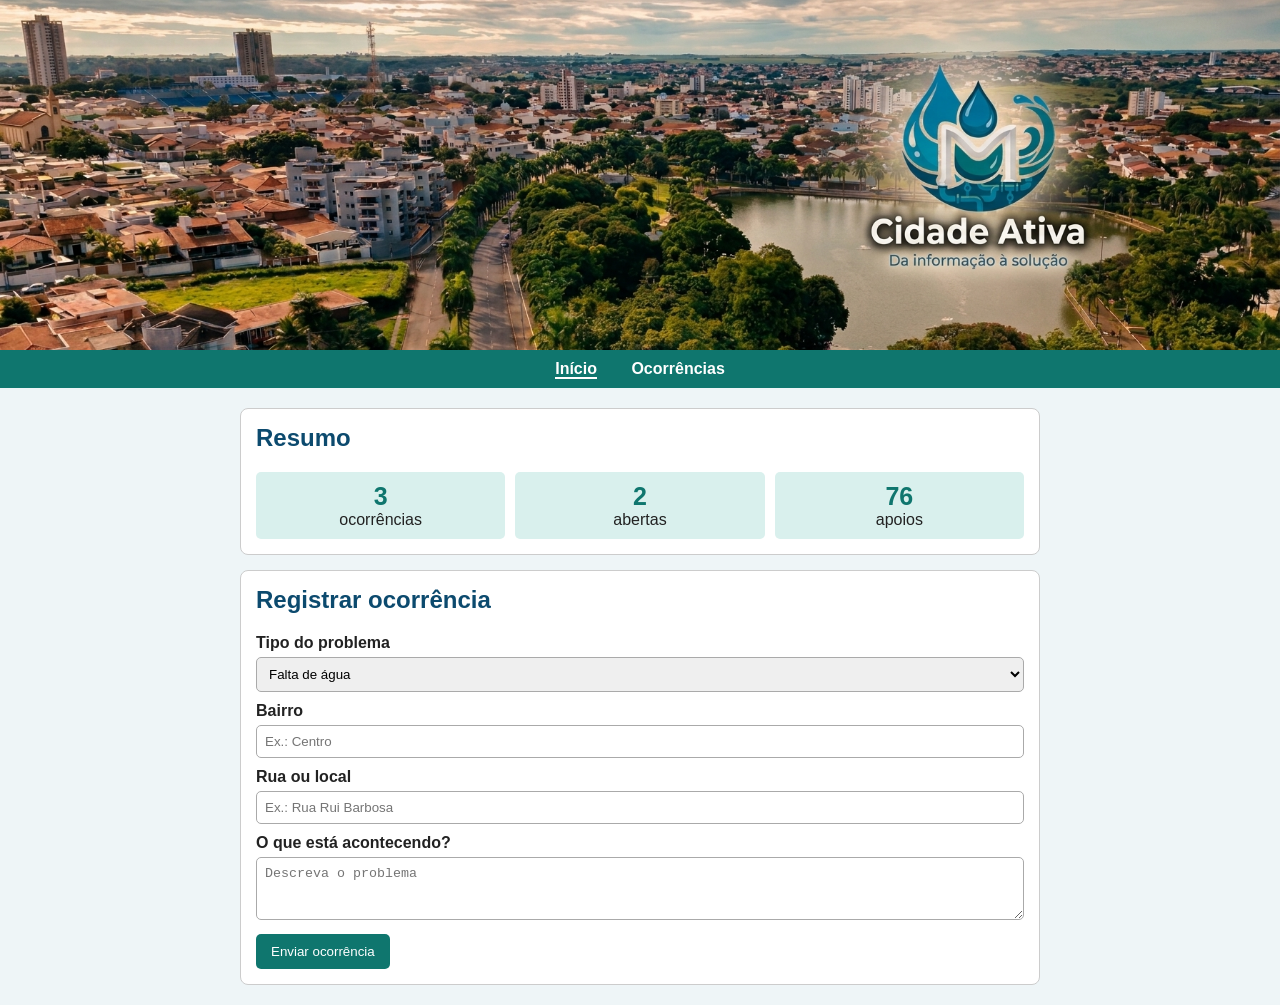
==== index.html @ 4ee4dd88 "Projeto Cidade Ativa: páginas, estilo, script e banco de dados" ====
<!DOCTYPE html>
<html lang="pt-BR">
<head>
  <meta charset="UTF-8">
  <meta name="viewport" content="width=device-width, initial-scale=1.0">
  <title>Cidade Ativa - Início</title>
  <link rel="stylesheet" href="style.css">
</head>
<body>

  <header>
    <img src="cidade-ativa.png" alt="Cidade Ativa">
  </header>

  <nav>
    <a href="index.html" class="ativo">Início</a>
    <a href="ocorrencias.html">Ocorrências</a>
  </nav>

  <main>

    <!-- Resumo -->
    <section class="caixa">
      <h2>Resumo</h2>
      <div class="resumo">
        <div class="numero">
          <strong id="total">0</strong>
          ocorrências
        </div>
        <div class="numero">
          <strong id="abertas">0</strong>
          abertas
        </div>
        <div class="numero">
          <strong id="apoios">0</strong>
          apoios
        </div>
      </div>
    </section>

    <!-- Formulário -->
    <section class="caixa">
      <h2>Registrar ocorrência</h2>
      <form id="formulario">
        <label for="tipo">Tipo do problema</label>
        <select id="tipo">
          <option value="1">Falta de água</option>
          <option value="2">Falta de saneamento</option>
          <option value="3">Esgoto exposto</option>
          <option value="4">Saneamento básico</option>
        </select>

        <label for="bairro">Bairro</label>
        <input type="text" id="bairro" placeholder="Ex.: Centro">

        <label for="rua">Rua ou local</label>
        <input type="text" id="rua" placeholder="Ex.: Rua Rui Barbosa">

        <label for="descricao">O que está acontecendo?</label>
        <textarea id="descricao" rows="3" placeholder="Descreva o problema"></textarea>

        <button type="submit">Enviar ocorrência</button>
      </form>
    </section>

  </main>

  
  

  <script src="script.js"></script>
</body>
</html>
---- style.css ----
/* Estilo do projeto Cidade Ativa */

body {
  font-family: Arial, sans-serif;
  margin: 0;
  background-color: #eef5f7;
  color: #222;
}

/* Cabeçalho */
header {
  background-color: #0c4a6e;
}

header img {
  width: 100%;      /* ocupa toda a largura da tela */
  height: auto;
  max-height: 350px;   /* limite de altura para não ficar grande demais */
  object-fit: cover;   /* corta as sobras sem esticar a imagem */
  display: block;      /* tira o espacinho embaixo da imagem */
}

/* Menu */
nav {
  background-color: #0f766e;
  text-align: center;
  padding: 10px;
}

nav a {
  color: white;
  text-decoration: none;
  margin: 0 15px;
  font-weight: bold;
}

nav a:hover {
  text-decoration: underline;
}

nav a.ativo {
  border-bottom: 2px solid white;
}

/* Conteúdo */
main {
  width: 90%;
  max-width: 800px;
  margin: 20px auto;
}

.caixa {
  background-color: white;
  border: 1px solid #ccc;
  border-radius: 8px;
  padding: 15px;
  margin-bottom: 15px;
}

h2 {
  color: #0c4a6e;
  margin-top: 0;
}

/* Formulário */
label {
  display: block;
  margin-top: 10px;
  font-weight: bold;
}

input, select, textarea {
  width: 100%;
  padding: 8px;
  margin-top: 5px;
  border: 1px solid #aaa;
  border-radius: 5px;
  box-sizing: border-box;
}

button {
  background-color: #0f766e;
  color: white;
  border: none;
  padding: 10px 15px;
  border-radius: 5px;
  margin-top: 10px;
  cursor: pointer;
}

button:hover {
  background-color: #0b5550;
}

/* Resumo */
.resumo {
  display: flex;
  gap: 10px;
}

.numero {
  flex: 1;
  background-color: #d9f0ed;
  text-align: center;
  padding: 10px;
  border-radius: 5px;
}

.numero strong {
  display: block;
  font-size: 25px;
  color: #0f766e;
}

/* Cada ocorrência da lista */
.ocorrencia {
  border-left: 5px solid #0c4a6e;
}

.tipo-1 { border-left-color: blue; }
.tipo-2 { border-left-color: orange; }
.tipo-3 { border-left-color: brown; }
.tipo-4 { border-left-color: green; }

.etiqueta {
  background-color: #ddd;
  padding: 3px 8px;
  border-radius: 10px;
  font-size: 12px;
}

.local {
  color: gray;
  font-size: 14px;
}

.botao-apoiar {
  background-color: #0c4a6e;
  font-size: 13px;
}

.botao-apagar {
  background-color: #b91c1c;
  font-size: 13px;
}

footer {
  text-align: center;
  color: gray;
  font-size: 13px;
  padding: 15px;
}

/* Celular */
@media (max-width: 500px) {
  .resumo {
    flex-direction: column;
  }
}
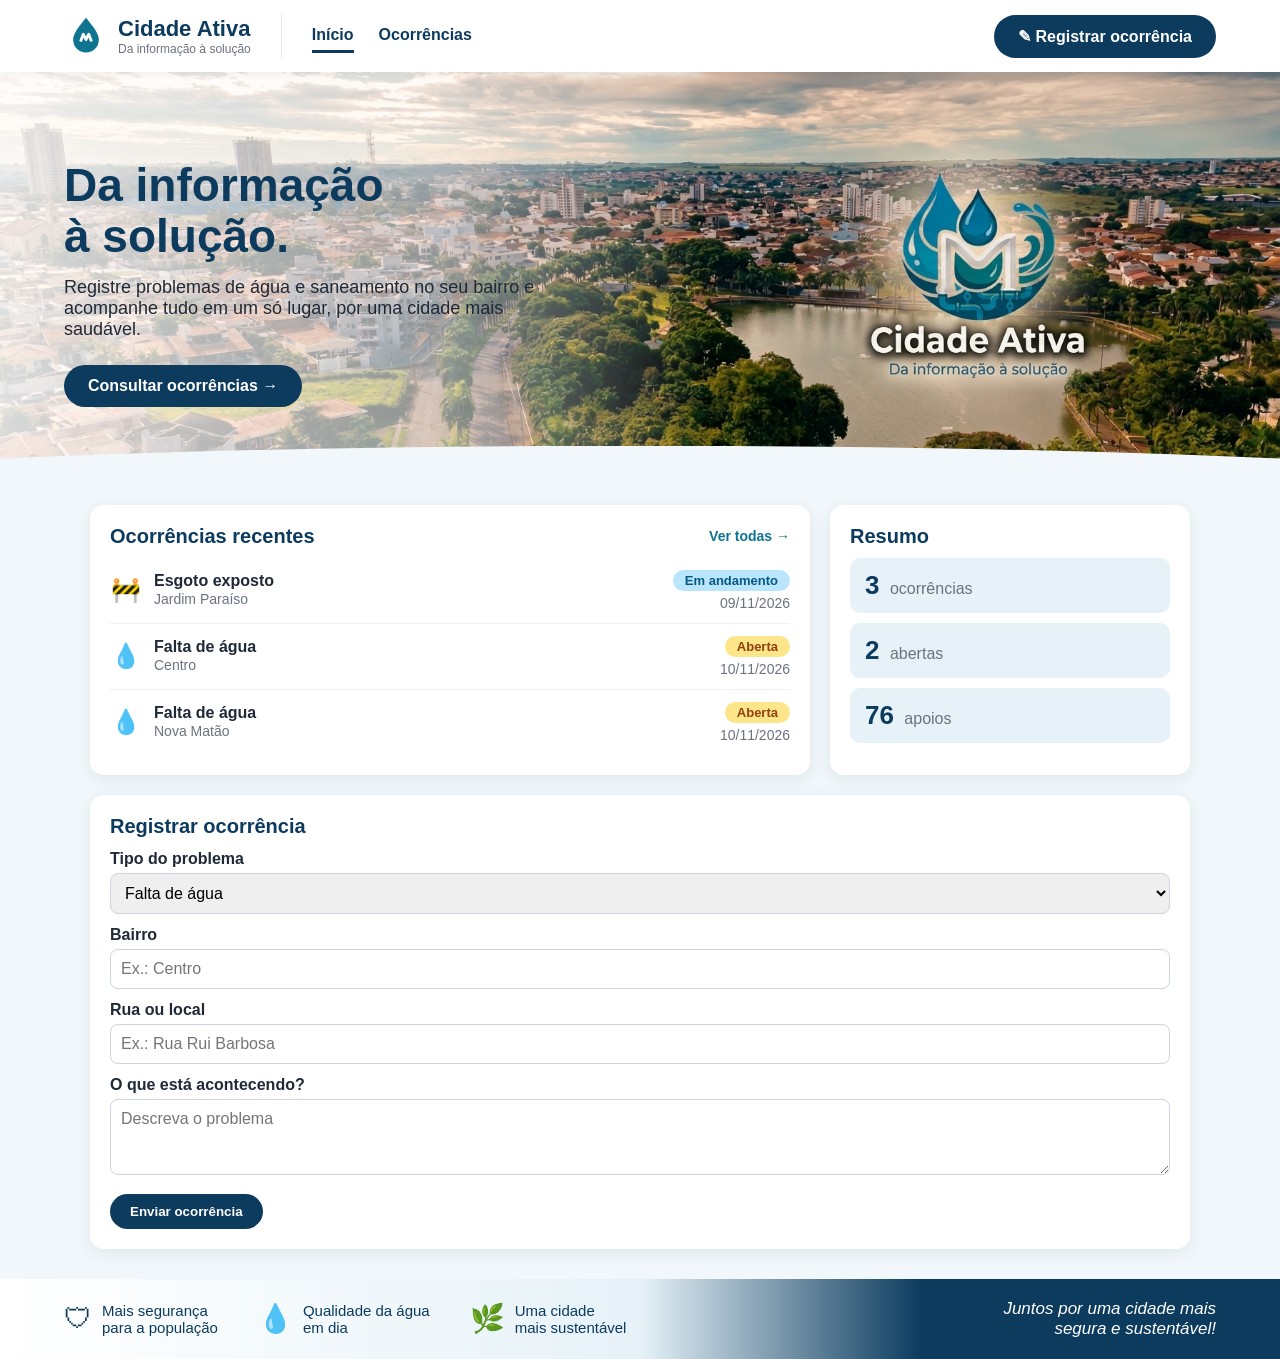
==== commit c8972948: "Atualiza layout e adiciona mapa de ocorrências" ====
--- a/index.html
+++ b/index.html
@@ -8,38 +8,72 @@
 </head>
 <body>
 
-  <header>
-    <img src="cidade-ativa.png" alt="Cidade Ativa">
+  <!-- Barra superior -->
+  <header class="topo">
+    <a href="index.html" class="marca">
+      <svg class="marca-icone" viewBox="0 0 24 24" aria-hidden="true">
+        <path d="M12 2C8 7 5 10.5 5 14a7 7 0 0 0 14 0c0-3.5-3-7-7-12z" fill="#0e7490"/>
+        <path d="M9 15l1.5-4 1.5 3 1.5-3 1.5 4" stroke="#fff" stroke-width="1.5" fill="none" stroke-linejoin="round"/>
+      </svg>
+      <span>
+        <strong>Cidade Ativa</strong>
+        <small>Da informação à solução</small>
+      </span>
+    </a>
+
+    <nav>
+      <a href="index.html" class="ativo">Início</a>
+      <a href="ocorrencias.html">Ocorrências</a>
+    </nav>
+
+    <a href="#registrar" class="botao-destaque">&#9998; Registrar ocorrência</a>
   </header>
 
-  <nav>
-    <a href="index.html" class="ativo">Início</a>
-    <a href="ocorrencias.html">Ocorrências</a>
-  </nav>
+  <!-- Banner -->
+  <section class="hero">
+    <div class="hero-texto">
+      <h1>Da informação<br>à solução.</h1>
+      <p>Registre problemas de água e saneamento no seu bairro e acompanhe tudo em um só lugar, por uma cidade mais saudável.</p>
+      <a href="ocorrencias.html" class="botao-destaque">Consultar ocorrências &rarr;</a>
+    </div>
+  </section>
 
   <main>
 
-    <!-- Resumo -->
-    <section class="caixa">
-      <h2>Resumo</h2>
-      <div class="resumo">
-        <div class="numero">
-          <strong id="total">0</strong>
-          ocorrências
+    <div class="grade">
+      <!-- Ocorrências recentes -->
+      <section class="caixa">
+        <div class="caixa-titulo">
+          <h2>Ocorrências recentes</h2>
+          <a href="ocorrencias.html">Ver todas &rarr;</a>
         </div>
-        <div class="numero">
-          <strong id="abertas">0</strong>
-          abertas
+        <ul id="recentes" class="recentes"></ul>
+      </section>
+
+      <!-- Resumo -->
+      <section class="caixa">
+        <div class="caixa-titulo">
+          <h2>Resumo</h2>
         </div>
-        <div class="numero">
-          <strong id="apoios">0</strong>
-          apoios
+        <div class="resumo">
+          <div class="numero">
+            <strong id="total">0</strong>
+            ocorrências
+          </div>
+          <div class="numero">
+            <strong id="abertas">0</strong>
+            abertas
+          </div>
+          <div class="numero">
+            <strong id="apoios">0</strong>
+            apoios
+          </div>
         </div>
-      </div>
-    </section>
+      </section>
+    </div>
 
     <!-- Formulário -->
-    <section class="caixa">
+    <section class="caixa" id="registrar">
       <h2>Registrar ocorrência</h2>
       <form id="formulario">
         <label for="tipo">Tipo do problema</label>
@@ -65,8 +99,15 @@
 
   </main>
 
-  
-  
+  <!-- Faixa do rodapé -->
+  <footer class="faixa">
+    <div class="selos">
+      <div class="selo"><span class="selo-icone">&#128737;</span> Mais segurança<br>para a população</div>
+      <div class="selo"><span class="selo-icone">&#128167;</span> Qualidade da água<br>em dia</div>
+      <div class="selo"><span class="selo-icone">&#127807;</span> Uma cidade<br>mais sustentável</div>
+    </div>
+    <p class="lema">Juntos por uma cidade mais segura e sustentável!</p>
+  </footer>
 
   <script src="script.js"></script>
 </body>
--- a/style.css
+++ b/style.css
@@ -1,141 +1,331 @@
 /* Estilo do projeto Cidade Ativa */
 
+:root {
+  --azul-escuro: #0c3b5e;
+  --azul: #0e7490;
+  --azul-claro: #e6f2f8;
+  --texto: #1f2937;
+  --cinza: #6b7280;
+}
+
+* {
+  box-sizing: border-box;
+}
+
+html {
+  scroll-behavior: smooth;
+}
+
 body {
-  font-family: Arial, sans-serif;
+  font-family: "Segoe UI", Arial, sans-serif;
   margin: 0;
-  background-color: #eef5f7;
-  color: #222;
-}
-
-/* Cabeçalho */
-header {
-  background-color: #0c4a6e;
-}
-
-header img {
-  width: 100%;      /* ocupa toda a largura da tela */
-  height: auto;
-  max-height: 350px;   /* limite de altura para não ficar grande demais */
-  object-fit: cover;   /* corta as sobras sem esticar a imagem */
-  display: block;      /* tira o espacinho embaixo da imagem */
-}
-
-/* Menu */
+  background-color: #f1f7fa;
+  color: var(--texto);
+}
+
+/* ===== Barra superior ===== */
+.topo {
+  display: flex;
+  align-items: center;
+  gap: 30px;
+  padding: 14px 5%;
+  background-color: white;
+  box-shadow: 0 2px 8px rgba(0, 0, 0, 0.06);
+  position: sticky;
+  top: 0;
+  z-index: 1000;   /* fica acima do mapa */
+}
+
+.marca {
+  display: flex;
+  align-items: center;
+  gap: 10px;
+  text-decoration: none;
+  color: var(--azul-escuro);
+  padding-right: 30px;
+  border-right: 1px solid #e5e7eb;
+}
+
+.marca-icone {
+  width: 44px;
+  height: 44px;
+}
+
+.marca strong {
+  display: block;
+  font-size: 22px;
+}
+
+.marca small {
+  display: block;
+  font-size: 12px;
+  color: var(--cinza);
+}
+
 nav {
-  background-color: #0f766e;
-  text-align: center;
-  padding: 10px;
+  display: flex;
+  gap: 25px;
+  flex: 1;
 }
 
 nav a {
+  color: var(--azul-escuro);
+  text-decoration: none;
+  font-weight: 600;
+  padding: 6px 0;
+  border-bottom: 3px solid transparent;
+}
+
+nav a:hover,
+nav a.ativo {
+  border-bottom-color: var(--azul-escuro);
+}
+
+.botao-destaque {
+  display: inline-block;
+  background-color: var(--azul-escuro);
   color: white;
   text-decoration: none;
-  margin: 0 15px;
-  font-weight: bold;
-}
-
-nav a:hover {
-  text-decoration: underline;
-}
-
-nav a.ativo {
-  border-bottom: 2px solid white;
-}
-
-/* Conteúdo */
+  font-weight: 600;
+  padding: 12px 24px;
+  border-radius: 30px;
+  white-space: nowrap;
+}
+
+.botao-destaque:hover {
+  background-color: var(--azul);
+}
+
+/* ===== Banner ===== */
+.hero {
+  position: relative;
+  aspect-ratio: 1792 / 592;   /* mesmo formato da imagem */
+  min-height: 340px;
+  background-image:
+    linear-gradient(90deg, rgba(255, 255, 255, 0.85) 0%, rgba(255, 255, 255, 0.55) 35%, rgba(255, 255, 255, 0) 55%),
+    url("cidade-ativa.png");
+  background-size: cover;
+  background-position: right center;
+  display: flex;
+  align-items: center;
+  padding: 0 5%;
+}
+
+/* onda na parte de baixo do banner */
+.hero::after {
+  content: "";
+  position: absolute;
+  left: 0;
+  right: 0;
+  bottom: -1px;
+  height: 50px;
+  background: #f1f7fa;
+  clip-path: ellipse(75% 100% at 50% 100%);
+}
+
+.hero-texto {
+  max-width: 480px;
+  position: relative;
+  z-index: 1;
+}
+
+.hero h1 {
+  font-size: 46px;
+  line-height: 1.1;
+  color: var(--azul-escuro);
+  margin: 0 0 15px;
+}
+
+.hero p {
+  font-size: 18px;
+  margin: 0 0 25px;
+}
+
+/* ===== Conteúdo ===== */
 main {
   width: 90%;
-  max-width: 800px;
-  margin: 20px auto;
+  max-width: 1100px;
+  margin: 10px auto 30px;
+}
+
+.grade {
+  display: grid;
+  grid-template-columns: 2fr 1fr;
+  gap: 20px;
+  margin-bottom: 20px;
 }
 
 .caixa {
   background-color: white;
-  border: 1px solid #ccc;
-  border-radius: 8px;
-  padding: 15px;
-  margin-bottom: 15px;
+  border-radius: 14px;
+  box-shadow: 0 4px 16px rgba(12, 59, 94, 0.08);
+  padding: 20px;
+  margin-bottom: 20px;
+}
+
+.grade .caixa {
+  margin-bottom: 0;
+}
+
+.caixa-titulo {
+  display: flex;
+  justify-content: space-between;
+  align-items: center;
+  margin-bottom: 10px;
+}
+
+.caixa-titulo a {
+  color: var(--azul);
+  font-size: 14px;
+  text-decoration: none;
+  font-weight: 600;
 }
 
 h2 {
-  color: #0c4a6e;
-  margin-top: 0;
-}
-
-/* Formulário */
+  color: var(--azul-escuro);
+  font-size: 20px;
+  margin: 0;
+}
+
+#registrar h2 {
+  margin-bottom: 5px;
+}
+
+/* ===== Ocorrências recentes ===== */
+.recentes {
+  list-style: none;
+  margin: 0;
+  padding: 0;
+}
+
+.recentes li {
+  display: flex;
+  align-items: center;
+  gap: 12px;
+  padding: 12px 0;
+  border-bottom: 1px solid #eef0f2;
+}
+
+.recentes li:last-child {
+  border-bottom: none;
+}
+
+.recentes .icone {
+  font-size: 24px;
+  width: 32px;
+  text-align: center;
+}
+
+.recentes .info {
+  flex: 1;
+}
+
+.recentes .info strong {
+  display: block;
+}
+
+.recentes .info span,
+.recentes .data {
+  color: var(--cinza);
+  font-size: 14px;
+}
+
+.recentes .lado {
+  text-align: right;
+}
+
+.recentes .data {
+  display: block;
+  margin-top: 4px;
+}
+
+/* Situação (pílulas coloridas) */
+.situacao {
+  display: inline-block;
+  padding: 3px 12px;
+  border-radius: 20px;
+  font-size: 13px;
+  font-weight: 600;
+}
+
+.situacao-aberta { background: #fde68a; color: #92400e; }
+.situacao-andamento { background: #bae6fd; color: #075985; }
+.situacao-resolvida { background: #bbf7d0; color: #166534; }
+
+/* ===== Resumo ===== */
+.resumo {
+  display: flex;
+  flex-direction: column;
+  gap: 10px;
+}
+
+.numero {
+  background-color: var(--azul-claro);
+  padding: 12px 15px;
+  border-radius: 10px;
+  color: var(--cinza);
+}
+
+.numero strong {
+  font-size: 26px;
+  color: var(--azul-escuro);
+  margin-right: 6px;
+}
+
+/* ===== Formulário ===== */
 label {
   display: block;
-  margin-top: 10px;
-  font-weight: bold;
+  margin-top: 12px;
+  font-weight: 600;
 }
 
 input, select, textarea {
   width: 100%;
-  padding: 8px;
+  padding: 10px;
   margin-top: 5px;
-  border: 1px solid #aaa;
-  border-radius: 5px;
-  box-sizing: border-box;
+  border: 1px solid #cbd5e1;
+  border-radius: 8px;
+  font: inherit;
 }
 
 button {
-  background-color: #0f766e;
+  background-color: var(--azul-escuro);
   color: white;
   border: none;
-  padding: 10px 15px;
-  border-radius: 5px;
-  margin-top: 10px;
+  padding: 10px 20px;
+  border-radius: 25px;
+  margin-top: 15px;
   cursor: pointer;
+  font-weight: 600;
 }
 
 button:hover {
-  background-color: #0b5550;
-}
-
-/* Resumo */
-.resumo {
-  display: flex;
-  gap: 10px;
-}
-
-.numero {
-  flex: 1;
-  background-color: #d9f0ed;
-  text-align: center;
-  padding: 10px;
-  border-radius: 5px;
-}
-
-.numero strong {
-  display: block;
-  font-size: 25px;
-  color: #0f766e;
-}
-
-/* Cada ocorrência da lista */
+  background-color: var(--azul);
+}
+
+/* ===== Lista (página Ocorrências) ===== */
 .ocorrencia {
-  border-left: 5px solid #0c4a6e;
-}
-
-.tipo-1 { border-left-color: blue; }
-.tipo-2 { border-left-color: orange; }
-.tipo-3 { border-left-color: brown; }
-.tipo-4 { border-left-color: green; }
+  border-left: 5px solid var(--azul-escuro);
+}
+
+.tipo-1 { border-left-color: #0284c7; }
+.tipo-2 { border-left-color: #f59e0b; }
+.tipo-3 { border-left-color: #92400e; }
+.tipo-4 { border-left-color: #16a34a; }
 
 .etiqueta {
-  background-color: #ddd;
-  padding: 3px 8px;
+  background-color: var(--azul-claro);
+  padding: 3px 10px;
   border-radius: 10px;
   font-size: 12px;
 }
 
 .local {
-  color: gray;
+  color: var(--cinza);
   font-size: 14px;
 }
 
 .botao-apoiar {
-  background-color: #0c4a6e;
   font-size: 13px;
 }
 
@@ -144,16 +334,178 @@
   font-size: 13px;
 }
 
-footer {
-  text-align: center;
-  color: gray;
-  font-size: 13px;
-  padding: 15px;
-}
-
-/* Celular */
-@media (max-width: 500px) {
-  .resumo {
+/* ===== Faixa do rodapé ===== */
+.faixa {
+  background: linear-gradient(90deg, #ffffff 0%, var(--azul-claro) 50%, var(--azul-escuro) 72%);
+  display: flex;
+  align-items: center;
+  justify-content: space-between;
+  gap: 20px;
+  padding: 20px 5%;
+}
+
+.selos {
+  display: flex;
+  gap: 40px;
+  flex-wrap: wrap;
+}
+
+.selo {
+  display: flex;
+  align-items: center;
+  gap: 10px;
+  color: var(--azul-escuro);
+  font-size: 15px;
+}
+
+.selo-icone {
+  font-size: 28px;
+}
+
+.lema {
+  color: white;
+  font-style: italic;
+  font-size: 17px;
+  margin: 0;
+  max-width: 230px;
+  text-align: right;
+}
+
+/* ===== Tablet ===== */
+@media (max-width: 900px) {
+  .topo {
+    flex-wrap: wrap;
+    gap: 12px;
+  }
+
+  .marca {
+    border-right: none;
+    padding-right: 0;
+  }
+
+  nav {
+    order: 3;
+    flex-basis: 100%;
+  }
+
+  .topo .botao-destaque {
+    margin-left: auto;
+  }
+
+  .grade {
+    grid-template-columns: 1fr;
+  }
+
+  .faixa {
     flex-direction: column;
-  }
-}
+    background: var(--azul-escuro);
+  }
+
+  .selo {
+    color: white;
+  }
+
+  .lema {
+    text-align: center;
+    max-width: none;
+  }
+}
+
+/* ===== Celular ===== */
+@media (max-width: 560px) {
+  .topo .botao-destaque {
+    display: none;
+  }
+
+  .hero {
+    aspect-ratio: auto;
+    min-height: 380px;
+    background-image:
+      linear-gradient(180deg, rgba(255, 255, 255, 0.9) 0%, rgba(255, 255, 255, 0.7) 60%, rgba(255, 255, 255, 0.2) 100%),
+      url("cidade-ativa.png");
+    background-position: left center;   /* mostra só a cidade, sem o logo atrás do texto */
+  }
+
+  .hero h1 {
+    font-size: 34px;
+  }
+
+  .hero p {
+    font-size: 16px;
+  }
+
+  .selos {
+    flex-direction: column;
+    gap: 15px;
+  }
+}
+
+/* ===== Mapa (mesmo visual do ReportAgua) ===== */
+#mapa {
+  height: 460px;
+  border: 1px solid #d5dee4;
+  border-radius: 10px;
+}
+
+.leaflet-container {
+  background: #d7e3ea;
+  font-family: inherit;
+  font-size: 12px;
+}
+
+.leaflet-marker-icon.pino-icone {
+  background: transparent !important;
+  border: none !important;
+}
+
+.pino-icone .pino-svg {
+  display: block;
+  filter: drop-shadow(0 1px 1.5px rgba(15, 23, 42, 0.28));
+}
+
+.leaflet-tooltip.dica-mapa {
+  border: 1px solid #e1e7eb;
+  border-radius: 8px;
+  background: #fff;
+  box-shadow: 0 6px 16px rgba(18, 32, 43, 0.08);
+  color: #12202b;
+  font-size: 12px;
+  font-weight: 600;
+  padding: 4px 8px;
+}
+
+.leaflet-tooltip.dica-mapa::before {
+  border-top-color: #fff;
+}
+
+.leaflet-control-zoom {
+  border: none !important;
+  box-shadow: 0 1px 2px rgba(18, 32, 43, 0.08) !important;
+}
+
+.leaflet-control-zoom a {
+  width: 32px !important;
+  height: 32px !important;
+  line-height: 32px !important;
+  color: #0c4a6e !important;
+  border: 1px solid #e1e7eb !important;
+  background: #fff !important;
+}
+
+.leaflet-control-zoom a:first-child { border-radius: 8px 8px 0 0 !important; }
+.leaflet-control-zoom a:last-child { border-radius: 0 0 8px 8px !important; }
+
+.leaflet-control-attribution {
+  max-width: min(280px, 46vw);
+  background: rgba(255, 255, 255, 0.92) !important;
+  color: #4b5e6c !important;
+  font-size: 10px !important;
+}
+
+.leaflet-control-attribution a {
+  color: #0c4a6e !important;
+}
+
+@media (max-width: 560px) {
+  #mapa { height: 340px; }
+}
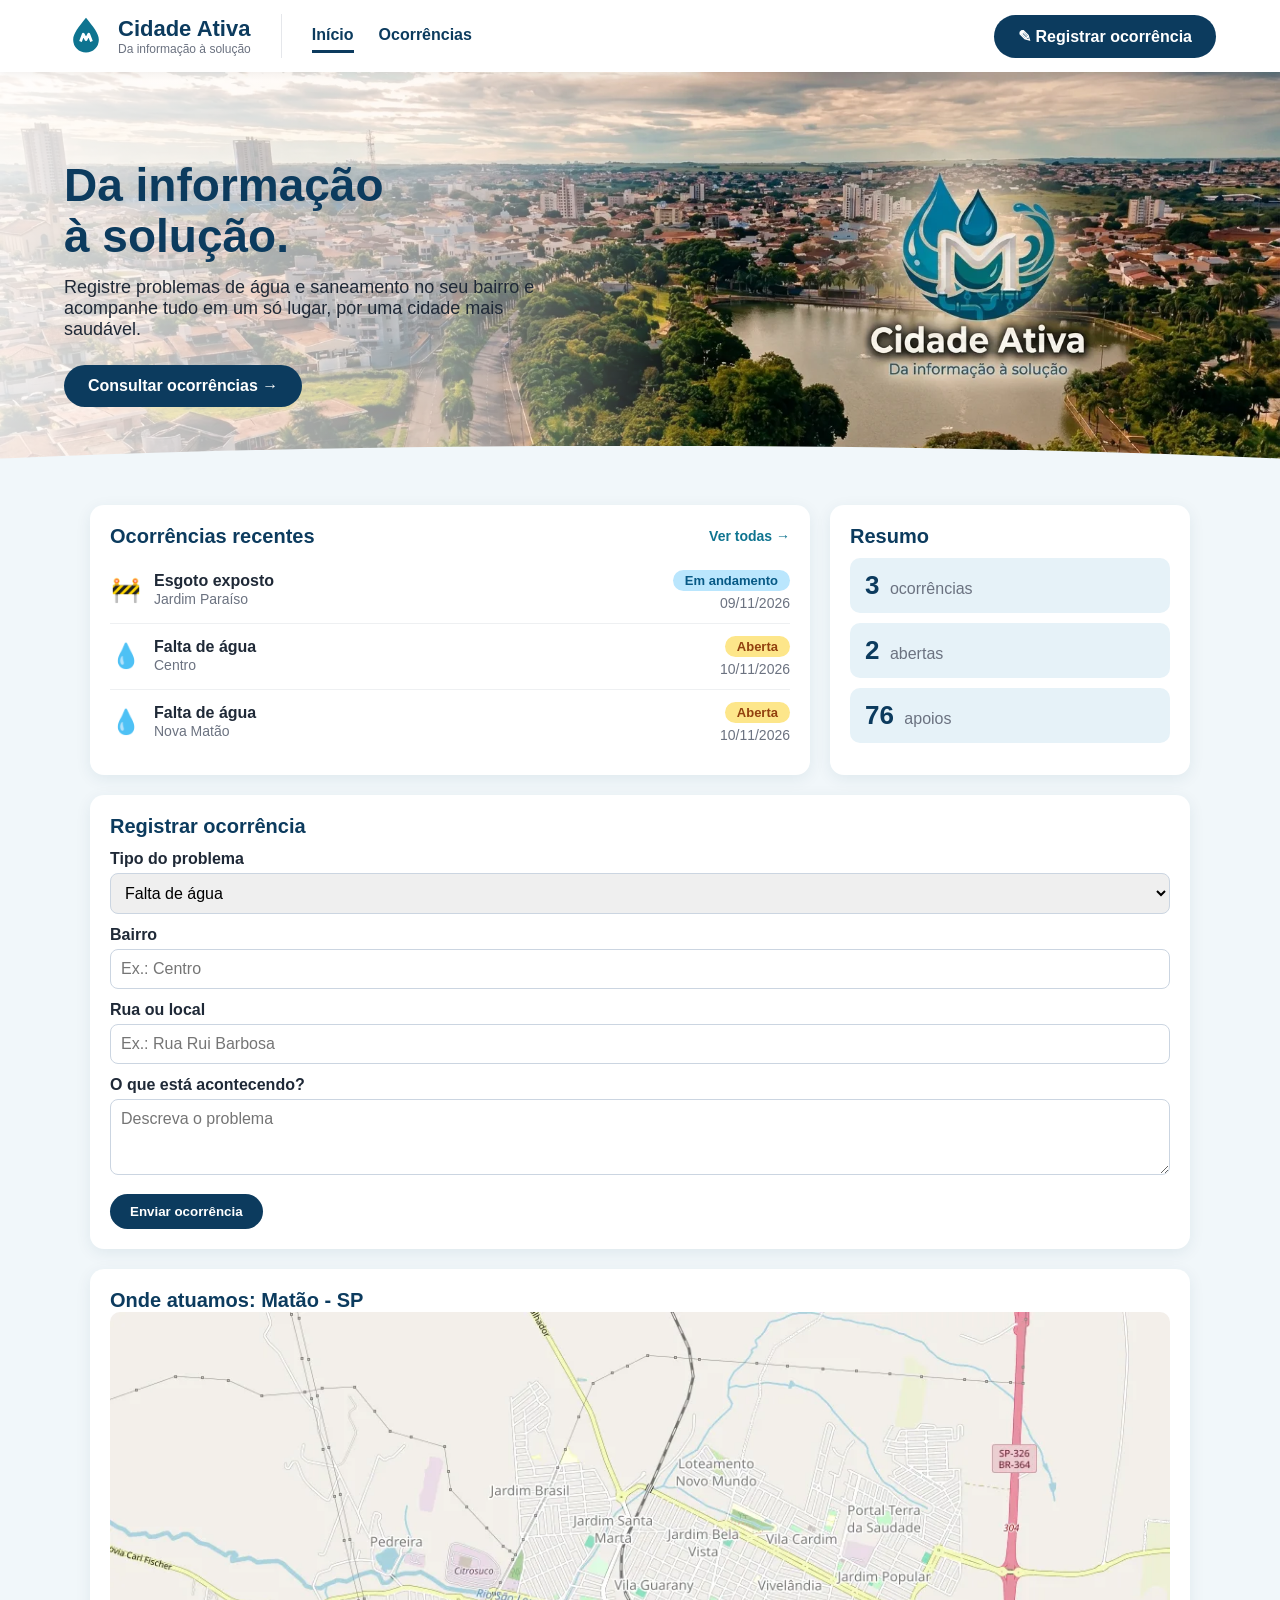
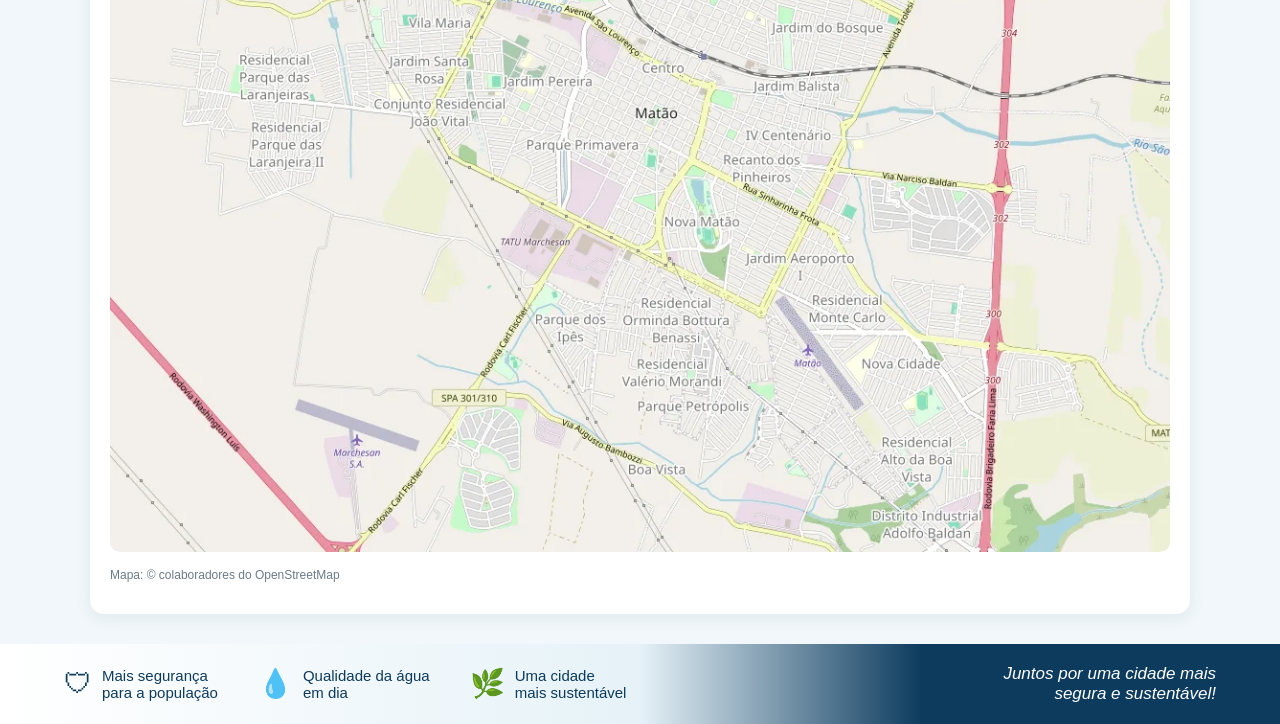
==== commit 929d3915: "Imagens em WebP, mapa de Matão na página inicial e mapa simplificado - Banner da página inicial conv" ====
--- a/index.html
+++ b/index.html
@@ -97,6 +97,13 @@
       </form>
     </section>
 
+    <!-- Mapa de Matão -->
+    <section class="caixa">
+      <h2>Onde atuamos: Matão - SP</h2>
+      <img src="mapa-matao.webp" alt="Mapa da cidade de Matão - SP com os bairros" class="mapa-cidade">
+      <p class="credito">Mapa: &copy; colaboradores do OpenStreetMap</p>
+    </section>
+
   </main>
 
   <!-- Faixa do rodapé -->
--- a/style.css
+++ b/style.css
@@ -103,7 +103,7 @@
   min-height: 340px;
   background-image:
     linear-gradient(90deg, rgba(255, 255, 255, 0.85) 0%, rgba(255, 255, 255, 0.55) 35%, rgba(255, 255, 255, 0) 55%),
-    url("cidade-ativa.png");
+    url("cidade-ativa.webp");
   background-size: cover;
   background-position: right center;
   display: flex;
@@ -422,7 +422,7 @@
     min-height: 380px;
     background-image:
       linear-gradient(180deg, rgba(255, 255, 255, 0.9) 0%, rgba(255, 255, 255, 0.7) 60%, rgba(255, 255, 255, 0.2) 100%),
-      url("cidade-ativa.png");
+      url("cidade-ativa.webp");
     background-position: left center;   /* mostra só a cidade, sem o logo atrás do texto */
   }
 
@@ -440,70 +440,27 @@
   }
 }
 
-/* ===== Mapa (mesmo visual do ReportAgua) ===== */
+/* ===== Imagem do mapa de Matão (página inicial) ===== */
+.mapa-cidade {
+  width: 100%;
+  border-radius: 10px;
+}
+
+.credito {
+  font-size: 12px;
+  color: #6b7c88;
+}
+
+/* ===== Mapa ===== */
 #mapa {
   height: 460px;
-  border: 1px solid #d5dee4;
   border-radius: 10px;
 }
 
-.leaflet-container {
-  background: #d7e3ea;
-  font-family: inherit;
-  font-size: 12px;
-}
-
-.leaflet-marker-icon.pino-icone {
-  background: transparent !important;
-  border: none !important;
-}
-
-.pino-icone .pino-svg {
-  display: block;
-  filter: drop-shadow(0 1px 1.5px rgba(15, 23, 42, 0.28));
-}
-
-.leaflet-tooltip.dica-mapa {
-  border: 1px solid #e1e7eb;
-  border-radius: 8px;
-  background: #fff;
-  box-shadow: 0 6px 16px rgba(18, 32, 43, 0.08);
-  color: #12202b;
-  font-size: 12px;
-  font-weight: 600;
-  padding: 4px 8px;
-}
-
-.leaflet-tooltip.dica-mapa::before {
-  border-top-color: #fff;
-}
-
-.leaflet-control-zoom {
-  border: none !important;
-  box-shadow: 0 1px 2px rgba(18, 32, 43, 0.08) !important;
-}
-
-.leaflet-control-zoom a {
-  width: 32px !important;
-  height: 32px !important;
-  line-height: 32px !important;
-  color: #0c4a6e !important;
-  border: 1px solid #e1e7eb !important;
-  background: #fff !important;
-}
-
-.leaflet-control-zoom a:first-child { border-radius: 8px 8px 0 0 !important; }
-.leaflet-control-zoom a:last-child { border-radius: 0 0 8px 8px !important; }
-
-.leaflet-control-attribution {
-  max-width: min(280px, 46vw);
-  background: rgba(255, 255, 255, 0.92) !important;
-  color: #4b5e6c !important;
-  font-size: 10px !important;
-}
-
-.leaflet-control-attribution a {
-  color: #0c4a6e !important;
+/* pino com emoji */
+.pino {
+  font-size: 24px;
+  text-align: center;
 }
 
 @media (max-width: 560px) {
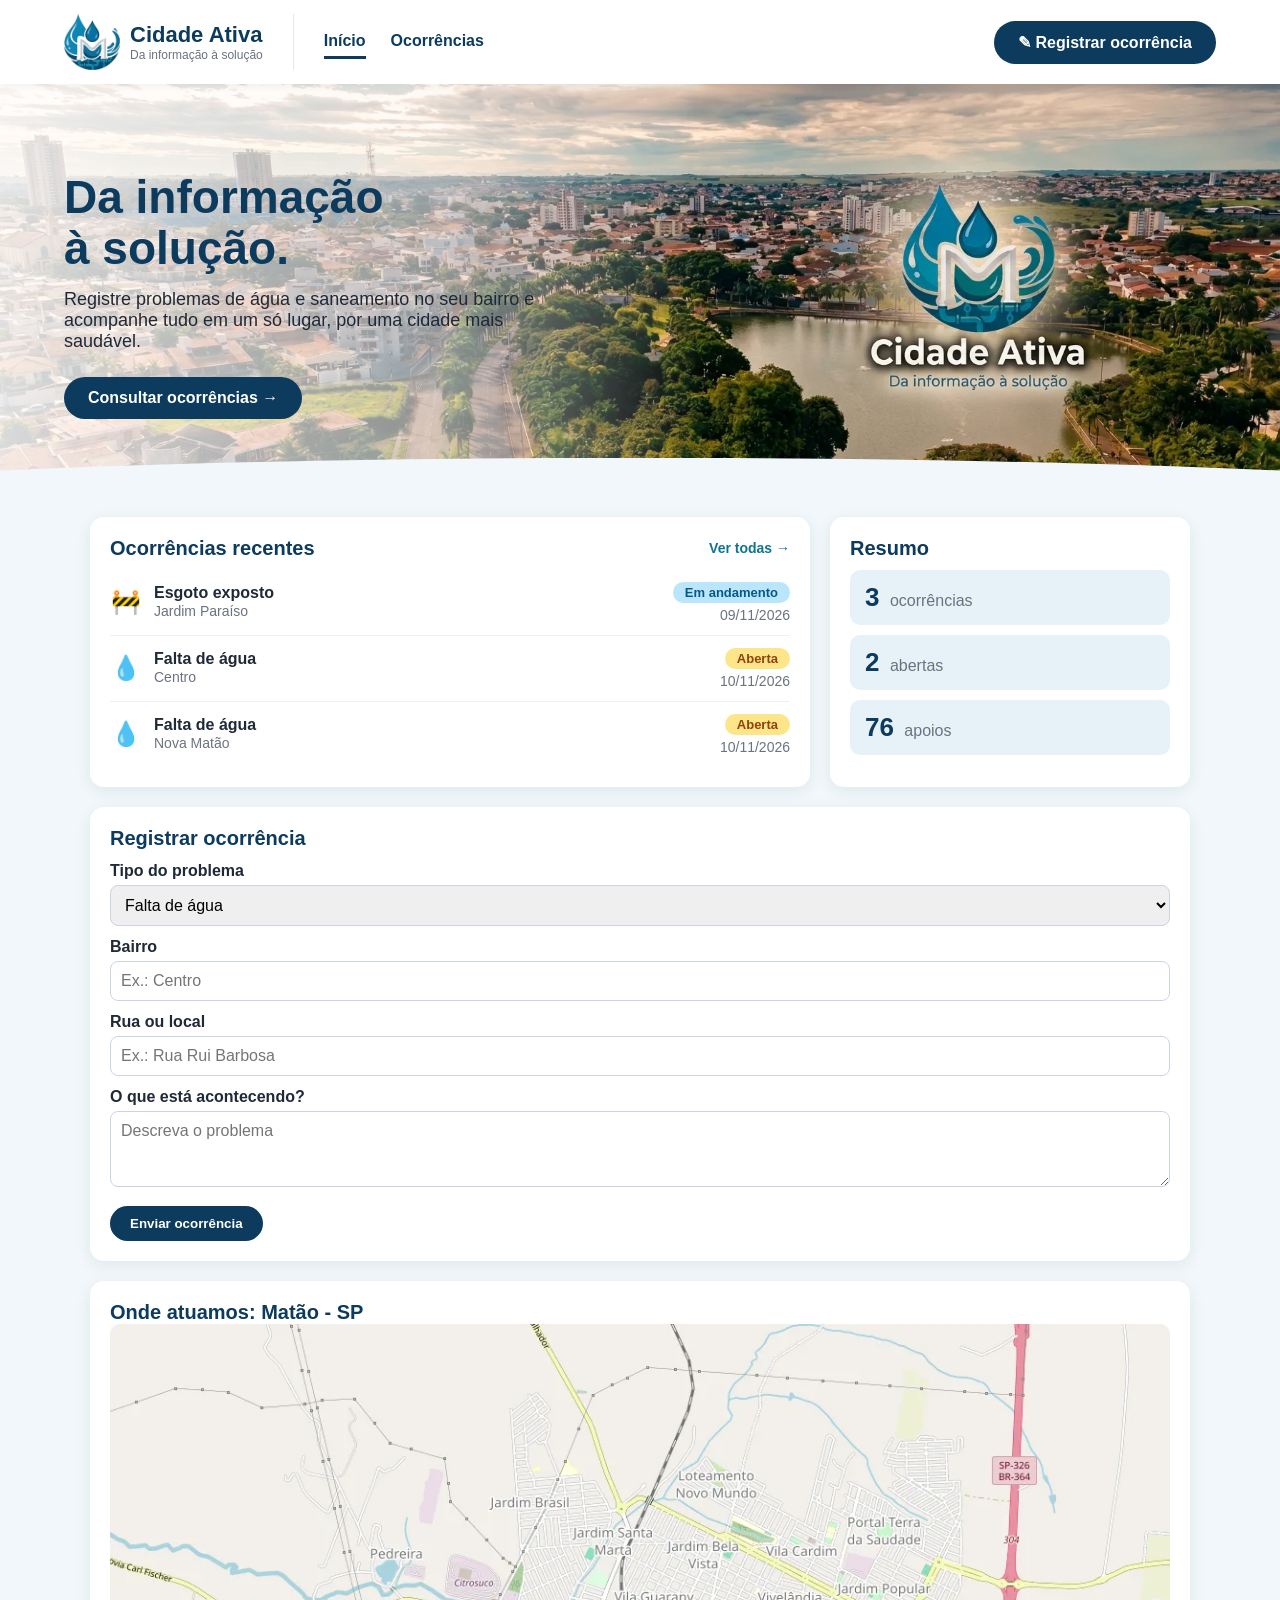
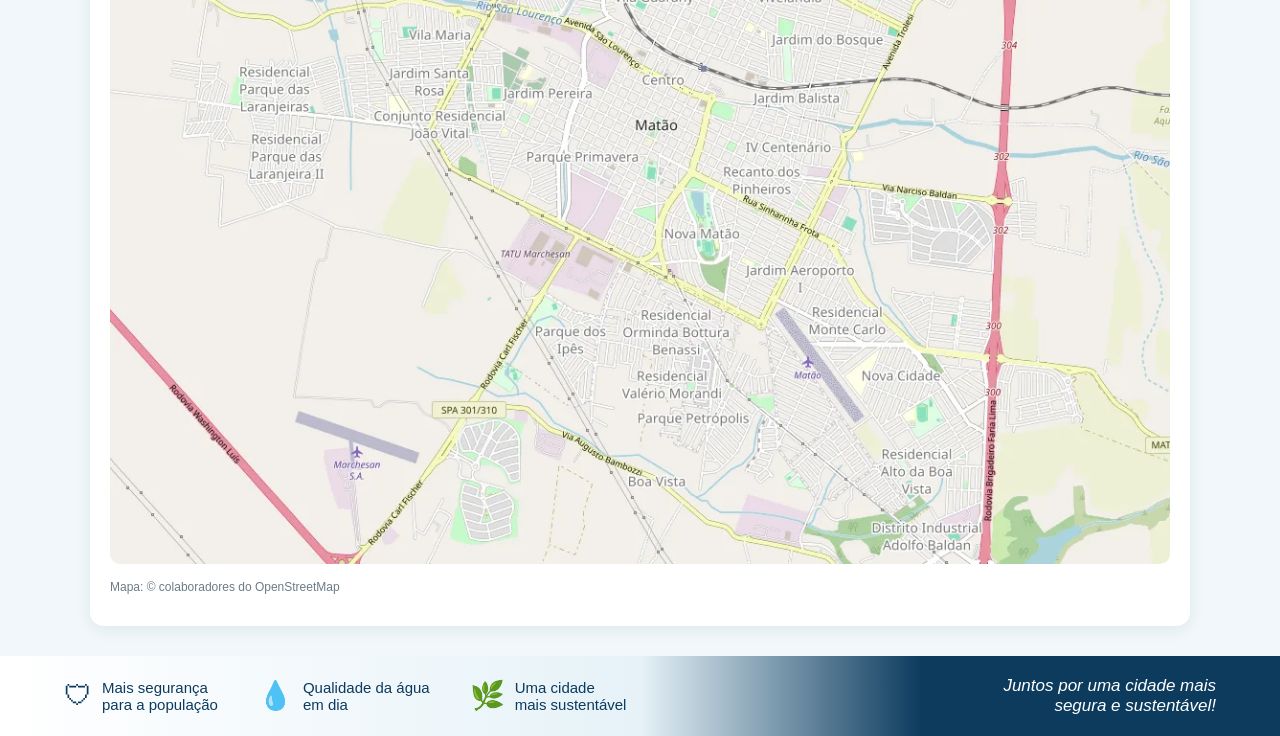
==== commit 75f57cc6: "Adiciona logo no topo e troca o mapa interativo pela imagem de Matão" ====
--- a/index.html
+++ b/index.html
@@ -11,10 +11,7 @@
   <!-- Barra superior -->
   <header class="topo">
     <a href="index.html" class="marca">
-      <svg class="marca-icone" viewBox="0 0 24 24" aria-hidden="true">
-        <path d="M12 2C8 7 5 10.5 5 14a7 7 0 0 0 14 0c0-3.5-3-7-7-12z" fill="#0e7490"/>
-        <path d="M9 15l1.5-4 1.5 3 1.5-3 1.5 4" stroke="#fff" stroke-width="1.5" fill="none" stroke-linejoin="round"/>
-      </svg>
+      <img src="logo.webp" alt="Logo Cidade Ativa" class="marca-icone">
       <span>
         <strong>Cidade Ativa</strong>
         <small>Da informação à solução</small>
--- a/style.css
+++ b/style.css
@@ -47,8 +47,8 @@
 }
 
 .marca-icone {
-  width: 44px;
-  height: 44px;
+  width: 56px;
+  height: 56px;
 }
 
 .marca strong {
@@ -450,19 +450,3 @@
   font-size: 12px;
   color: #6b7c88;
 }
-
-/* ===== Mapa ===== */
-#mapa {
-  height: 460px;
-  border-radius: 10px;
-}
-
-/* pino com emoji */
-.pino {
-  font-size: 24px;
-  text-align: center;
-}
-
-@media (max-width: 560px) {
-  #mapa { height: 340px; }
-}
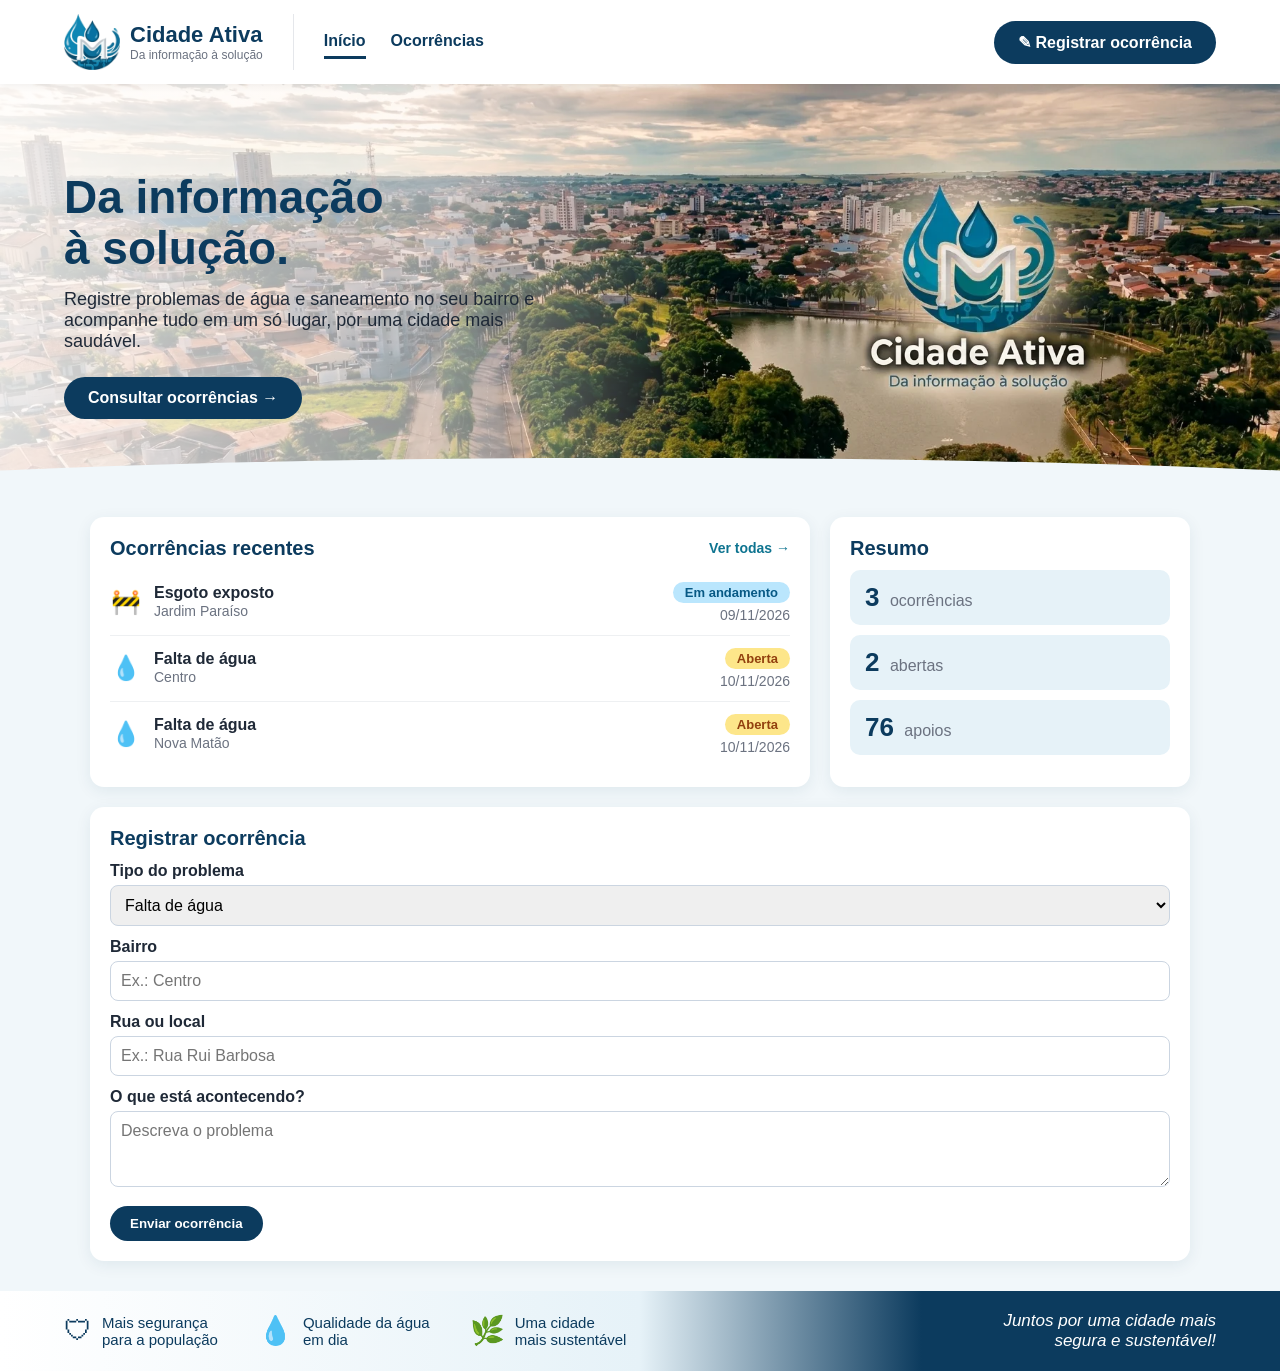
==== commit dd11d60c: "Remove mapa da pagina inicial" ====
--- a/index.html
+++ b/index.html
@@ -94,13 +94,6 @@
       </form>
     </section>
 
-    <!-- Mapa de Matão -->
-    <section class="caixa">
-      <h2>Onde atuamos: Matão - SP</h2>
-      <img src="mapa-matao.webp" alt="Mapa da cidade de Matão - SP com os bairros" class="mapa-cidade">
-      <p class="credito">Mapa: &copy; colaboradores do OpenStreetMap</p>
-    </section>
-
   </main>
 
   <!-- Faixa do rodapé -->
--- a/style.css
+++ b/style.css
@@ -440,7 +440,7 @@
   }
 }
 
-/* ===== Imagem do mapa de Matão (página inicial) ===== */
+/* ===== Imagem do mapa de Matão (página de ocorrências) ===== */
 .mapa-cidade {
   width: 100%;
   border-radius: 10px;
